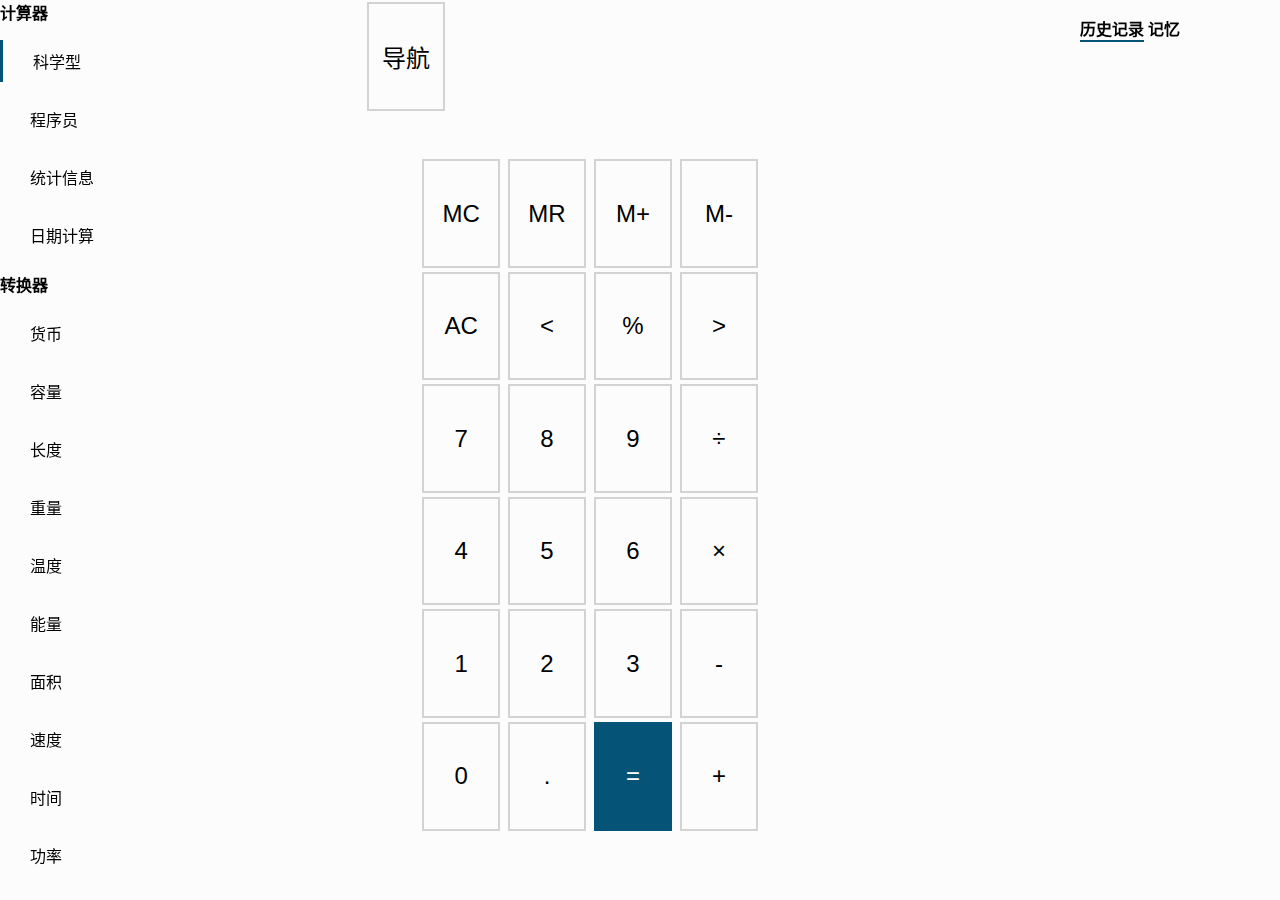
==== index.html @ 48dc6e7a "2m69k" ====
<!DOCTYPE html>
<html lang="zh-CN">

<head>
    <meta charset="utf-8" />
    <meta name="viewport" content="width=device-width, initial-scale=1" />
    <meta name="Description" content="Yblui-b" />
    <link rel="stylesheet" href="style.css" />
    <link rel="shortcut icon" href="favicon.png" />
    <link rel="apple-touch-icon" href="favicon.png" />
    <link rel="manifest" href="manifest.json" />
    <title>Yblui-b - YBLUI.github.io</title>
    <meta name="theme-color" content="#fcfcfc" />
</head>

<body onkeyup="ike(event);">
    <button>导航</button>
    <div id="mde">
        <strong>计算器</strong>
        <p class="b sld" id="sci" onclick="chsld(this);">科学型</p>
        <p class="b" id="pro" onclick="chsld(this);">程序员</p>
        <p class="b" id="tjx" onclick="chsld(this);">统计信息</p>
        <p class="b" onclick="chsld(this);" id="rq">日期计算</p>
        <strong>转换器</strong>
        <p onclick="chsld(this);" class="b">货币</p>
        <p onclick="chsld(this);" class="b dwa">容量</p>
        <p onclick="chsld(this);" class="b len">长度</p>
        <p onclick="chsld(this);" class="b wei">重量</p>
        <p onclick="chsld(this);" class="b tem">温度</p>
        <p onclick="chsld(this);" class="b">能量</p>
        <p onclick="chsld(this);" class="b">面积</p>
        <p onclick="chsld(this);" class="b">速度</p>
        <p onclick="chsld(this);" class="b">时间</p>
        <p onclick="chsld(this);" class="b">功率</p>
        <p onclick="chsld(this);" class="b">数据</p>
        <p onclick="chsld(this);" class="b">压力</p>
        <p onclick="chsld(this);" class="b">角度</p>
        <p onclick="document.getElementById('about').style.display = 'block';" class="b">关于</p>
    </div>
    <label>
        <input type="text" name="t" id="t" disabled="disabled" />
        <span id="mxs"></span>
        <br />
        <p id="prv"></p>
    </label>
    <p id="tjb"></p>
    <p id="tle">计数=0</p>
    <pre
        id="pre"><code><span id="bis"><span id="fb"><span id="bi1" onclick="cgebi('1');">0</span><span id="bi2" onclick="cgebi('2');">0</span><span id="bi3" onclick="cgebi('3');">0</span><span id="bi4" onclick="cgebi('4');">0</span> <span id="bi5" onclick="cgebi('5');">0</span><span id="bi6" onclick="cgebi('6');">0</span><span id="bi7" onclick="cgebi('7');">0</span><span id="bi8" onclick="cgebi('8');">0</span> <span id="bi9" onclick="cgebi('9');">0</span><span id="bi10" onclick="cgebi('10');">0</span><span id="bi11" onclick="cgebi('11');">0</span><span id="bi12" onclick="cgebi('12');">0</span> <span id="bi13" onclick="cgebi('13');">0</span><span id="bi14" onclick="cgebi('14');">0</span><span id="bi15" onclick="cgebi('15');">0</span><span id="bi16" onclick="cgebi('16');">0</span> </span><span id="fb2"><span id="bi17" onclick="cgebi('17');">0</span><span id="bi18" onclick="cgebi('18');">0</span><span id="bi19" onclick="cgebi('19');">0</span><span id="bi20" onclick="cgebi('20');">0</span> <span id="bi21" onclick="cgebi('21');">0</span><span id="bi22" onclick="cgebi('22');">0</span><span id="bi23" onclick="cgebi('23');">0</span><span id="bi24" onclick="cgebi('24');">0</span> </span><span id="bi25" onclick="cgebi('25');">0</span><span id="bi26" onclick="cgebi('26');">0</span><span id="bi27" onclick="cgebi('27');">0</span><span id="bi28" onclick="cgebi('28');">0</span> <span id="bi29" onclick="cgebi('29');">0</span><span id="bi30" onclick="cgebi('30');">0</span><span id="bi31" onclick="cgebi('31');">0</span><span id="bi32" onclick="cgebi('32');">0</span></span>
<span class="light">31                  15                0</span></code>
<input type="button" value="十进制" class="xjz ivt" onclick="ch('dec');" id="dec"><input type="button" value="十六进制" class="xjz" onclick="ch('hex');" id="hex"><input type="button" value="八进制" class="xjz" onclick="ch('oct');" id="oct"><input type="button" value="二进制" class="xjz" onclick="ch('bin');" id="bin">
<input type="button" value="双字" class="xjz ivt" onclick="ch('b1');" id="b1"><input type="button" value="字" class="xjz" onclick="ch('b2');" id="b2"><input type="button" value="字节" class="xjz" onclick="ch('b3');" id="b3"></pre>
    <br />
    <div class="hie">
        <select onchange="rqj(this.selectedIndex);">
            <option>日期之间的相隔时间</option>
            <option>添加或减去天数</option>
        </select>
        <br />
        开始日期<br />
        <input type="date" onchange="cck();" id="startDate" />
        <div class="jsa">
            结束日期<br />
            <input type="date" onchange="cck();" id="endDate" />
            <br />
            差值<br />
            <span id="czh"></span>
        </div>
        <div class="jsa">
            <form>
                <label><input type="radio" onclick="cck();" checked="checked" name="radi" id="ad">添加</label>
                <label><input type="radio" onclick="cck();" name="radi" id="mi">减去</label>
            </form>
            <table>
                <tr>
                    <th scope="cell">年</th>
                    <th scope="cell">月</th>
                    <th scope="cell">日</th>
                </tr>
                <tr>
                    <td><input type="text" onchange="cck();" value="0" id="year" /></td>
                    <td><input type="text" onchange="cck();" value="0" id="month" /></td>
                    <td><input type="text" onchange="cck();" value="0" id="day" /></td>
                </tr>
            </table>
            <br />
            日期<br />
            <span id="jsb"></span>
        </div>
    </div>
    <div class="hie">
        <span>0</span>
        <select id="select1">
            <option class="dwa">毫升</option>
            <option class="dwa">立方厘米</option>
            <option class="dwa">升</option>
            <option class="dwa">立方米</option>
            <option class="dwa">茶匙（美制）</option>
            <option class="dwa">汤匙（美制）</option>
            <option class="dwa">液盎司（美制）</option>
            <option class="dwa">杯（美制）</option>
            <option class="dwa">品脱（美制）</option>
            <option class="dwa">夸脱（美制）</option>
            <option class="dwa">加仑（美制）</option>
            <option class="dwa">立方英寸</option>
            <option class="dwa">立方英尺</option>
            <option class="dwa">立方码</option>
            <option class="dwa">茶匙（英制）</option>
            <option class="dwa">汤匙（英制）</option>
            <option class="dwa">液盎司（英制）</option>
            <option class="dwa">品脱（英制）</option>
            <option class="dwa">夸脱（英制）</option>
            <option class="dwa">加仑（英制）</option>
            <option class="len">纳米</option>
            <option class="len">微米</option>
            <option class="len">毫米</option>
            <option class="len">厘米</option>
            <option class="len">米</option>
            <option class="len">公里</option>
            <option class="len">英寸</option>
            <option class="len">英尺</option>
            <option class="len">码</option>
            <option class="len">英里</option>
            <option class="len">海里</option>
            <option class="wei">克拉</option>
            <option class="wei">毫克</option>
            <option class="wei">厘克</option>
            <option class="wei">十分之一克</option>
            <option class="wei">克</option>
            <option class="wei">十克</option>
            <option class="wei">百克</option>
            <option class="wei">千克</option>
            <option class="wei">公吨</option>
            <option class="wei">盎司</option>
            <option class="wei">磅</option>
            <option class="wei">英石</option>
            <option class="wei">短吨（美制）</option>
            <option class="wei">长吨（英制）</option>
            <option class="tem">摄氏度</option>
            <option class="tem">华氏度</option>
            <option class="tem">开尔文</option>
            <option>电子伏特</option>
            <option>焦耳</option>
            <option>千焦耳</option>
            <option>热卡路里</option>
            <option>食物卡路里</option>
            <option>英尺磅</option>
            <option>英国热量单位</option>
            <option>平方毫米</option>
            <option>平方厘米</option>
            <option>平方米</option>
            <option>公顷</option>
            <option>平方公里</option>
            <option>平方英寸</option>
            <option>平方英尺</option>
            <option>平方码</option>
            <option>英亩</option>
            <option>平方英里</option>
            <option>厘米/秒</option>
            <option>米/秒</option>
            <option>英尺/秒</option>
            <option>英里/小时</option>
            <option>节</option>
            <option>马赫</option>
            <option>微秒</option>
            <option>毫秒</option>
            <option>秒</option>
            <option>分钟</option>
            <option>小时</option>
            <option>天</option>
            <option>周</option>
            <option>年</option>
            <option>瓦特</option>
            <option>千瓦</option>
            <option>马力（美制）</option>
            <option>英尺磅/分钟</option>
            <option>BTU/分钟</option>
            <option>位</option>
            <option>B</option>
            <option>Kb</option>
            <option>Kib</option>
            <option>kB</option>
            <option>KiB</option>
            <option>Mb</option>
            <option>Mib</option>
            <option>MB</option>
            <option>MiB</option>
            <option>Gb</option>
            <option>Gib</option>
            <option>GB</option>
            <option>GiB</option>
            <option>Tb</option>
            <option>Tib</option>
            <option>TB</option>
            <option>TiB</option>
            <option>Pb</option>
            <option>Pib</option>
            <option>PB</option>
            <option>PiB</option>
            <option>Eb</option>
            <option>Eib</option>
            <option>EB</option>
            <option>EiB</option>
            <option>Zb</option>
            <option>Zib</option>
            <option>ZB</option>
            <option>ZiB</option>
            <option>Yb</option>
            <option>Yib</option>
            <option>YB</option>
            <option>YiB</option>
            <option>大气压</option>
            <option>巴</option>
            <option>千帕</option>
            <option>毫米汞柱</option>
            <option>帕</option>
            <option>磅每平方英寸</option>
            <option>度</option>
            <option>弧度</option>
            <option>百分度</option>
        </select>
        <span>0</span>
        <select id="select2">
            <!--此处复制select#select1标签的内容。-->
        </select>
    </div>
    <input type="button" value="MC" onclick="calCulate('MC');" />
    <input type="button" value="MR" onclick="calCulate('MR');" />
    <input type="button" value="M+" onclick="calCulate('M+');" />
    <input type="button" value="M-" onclick="calCulate('M-');" />
    <br />
    <input type="button" value="a" class="ppl" id="sa" onclick="calCulate(this.value);" />
    <input type="button" value="b" class="ppl" id="sb" onclick="calCulate(this.value);" />
    <input type="button" value="c" class="ppl" id="sc" onclick="calCulate(this.value);" />
    <input type="button" value="d" class="ppl" id="sd" onclick="calCulate(this.value);" />
    <input type="button" value="e" class="ppl" id="se" onclick="calCulate(this.value);" />
    <input type="button" value="f" class="ppl" id="sf" onclick="calCulate(this.value);" />
    <br class="ppl" />
    <input type="button" value="AC" onclick="calCulate('AC');" />
    <input type="button" value="<" onclick="calCulate('<');" />
    <input type="button" value="%" onclick="calCulate(this.value);" id="pec" />
    <input type="button" value=">" id="exp" onclick="calCulate('>');" />
    <input type="button" class="gj" value="√" onclick="calCulate(this.value);" />
    <input type="button" class="gj" value="log" onclick="calCulate(this.value);" />
    <input type="button" class="gj" value="ln" id="lnb" onclick="calCulate(this.value);" />
    <input type="button" class="gj" value="sin" id="sinb" onclick="calCulate(this.value);" />
    <input type="button" class="pr" value="RoL" onclick="calCulate(this.value);" />
    <input type="button" class="pr" value="RoR" onclick="calCulate(this.value);" />
    <input type="button" class="tj" value="F-E" onclick="calCulate(this.value);" />
    <input type="button" class="tj" value="Exp" onclick="calCulate(this.value);" />
    <br />
    <input type="button" value="7" id="s7" onclick="calCulate('7');" />
    <input type="button" value="8" id="s8" onclick="calCulate('8');" />
    <input type="button" value="9" id="s9" onclick="calCulate('9');" />
    <input type="button" value="÷" onclick="calCulate('÷');" id="cus" />
    <input type="button" class="gj" value="cos" id="cosb" onclick="calCulate(this.value);" />
    <input type="button" class="gj" value="tan" id="tanb" onclick="calCulate(this.value);" />
    <input type="button" class="gj" value="Mod" onclick="calCulate(this.value);" />
    <input type="button" class="gj" value="Inv" id="inb" onclick="calCulate(this.value);" />
    <input type="button" class="pr" value="Or" onclick="calCulate(this.value);" />
    <input type="button" class="pr" value="Xor" onclick="calCulate(this.value);" />
    <input type="button" class="tj" value="x" onclick="calCulate(this.value);" style="text-decoration: overline;" />
    <input type="button" class="tj" value="x^2" onclick="calCulate(this.value);" style="text-decoration: overline;" />
    <br />
    <input type="button" value="4" id="s4" onclick="calCulate('4');" />
    <input type="button" value="5" id="s5" onclick="calCulate('5');" />
    <input type="button" value="6" id="s6" onclick="calCulate('6');" />
    <input type="button" value="×" onclick="calCulate('×');" id="cng" />
    <input type="button" class="gj" value="sinh" id="sinhb" onclick="calCulate(this.value);" />
    <input type="button" class="gj" value="cosh" id="coshb" onclick="calCulate(this.value);" />
    <input type="button" class="gj" value="tanh" id="tanhb" onclick="calCulate(this.value);" />
    <input type="button" class="gj" value="Exp" onclick="calCulate(this.value);" />
    <input type="button" class="pr" value="Lsh" onclick="calCulate(this.value);" />
    <input type="button" class="pr" value="Rsh" onclick="calCulate(this.value);" />
    <input type="button" class="tj" value="∑x" onclick="calCulate(this.value);" />
    <button type="button" class="tj" onclick="calCulate(this.innerText);">∑x<sup>2</sup></button>
    <br />
    <input type="button" value="1" id="s1" onclick="calCulate('1');" />
    <input type="button" value="2" id="s2" onclick="calCulate('2');" />
    <input type="button" value="3" id="s3" onclick="calCulate('3');" />
    <input type="button" value="-" onclick="calCulate('-');" />
    <input type="button" class="gj" value="Int" id="intb" onclick="calCulate(this.value);" />
    <input type="button" class="gj" value="dms" id="dmsb" onclick="calCulate(this.value);" />
    <input type="button" class="gj" value="pi" id="pib" onclick="calCulate(this.value);" />
    <input type="button" class="gj" value="F-E" onclick="calCulate(this.value);" />
    <input type="button" class="pr" value="Not" onclick="calCulate(this.value);" />
    <input type="button" class="pr" value="And" onclick="calCulate(this.value);" />
    <button type="button" class="tj" onclick="calCulate(this.innerText);">σ<sub>n</sub></button>
    <input type="button" class="tj" value="σn-1" onclick="calCulate(this.value);" />
    <br />
    <input type="button" value="0" id="s0" onclick="calCulate('0');" />
    <input type="button" id="dot" value="." onclick="calCulate(this.value);" />
    <input type="button" id="equ" value="=" onclick="calCulate(this.value);" />
    <input type="button" value="+" onclick="calCulate('+');" />
    <input type="button" class="gj" value="(" onclick="calCulate(this.value);" />
    <input type="button" class="gj" value=")" onclick="calCulate(this.value);" />
    <input type="button" class="gj" value="!" onclick="calCulate(this.value);" />
    <input type="button" class="gj" value="^" onclick="calCulate(this.value);" />
    <input type="button" class="pr" value="(" onclick="calCulate(this.value);" />
    <input type="button" class="pr" value=")" onclick="calCulate(this.value);" />
    <div id="fri">
        <p id="hip" onclick="set(this);" class="set"><strong>历史记录</strong></p>
        <p id="jbt" onclick="set(this);"><strong>记忆</strong></p>
        <p id="hsp"></p>
        <p id="jyi"></p>
    </div>
    <div id="about">
        <span onclick="this.parentNode.style.display = 'none';">关闭</span>
        <h2>关于</h2>
        计算器 v3.2.9<br />
        Copyright 2021 YBLUI.github.io.<br />
        若要了解如何参与 Yblui-b，请在 <a href="https://github.com/yblui/yblui-b">GitHub</a> 上查看该项目。
    </div>
    <script src="script.js"></script>
</body>
</html>
---- style.css ----
#t {
    margin: 10px 0;
    font-size: 30pt;
    width: 360px;
    outline: none;
    border: none;
    text-align: right;
    background-color: transparent;
    -webkit-user-select: text;
    -ms-user-select: text;
    user-select: text;
    color: black;
}

input[type="button"], button {
    width: calc((100% / 8) - 20px);
    height: calc((100% / 7) - 20px);
    background-color: transparent;
    border: solid 2px lightgray;
    outline: none;
    font-size: 18pt;
    margin: 2px;
    border-radius: 0;
}

#equ, .equ, .ivt {
    background-color: #065378 !important;
    border: none !important;
    color: white !important;
}

input[type="button"]:hover, button:hover {
    background-color: #ccc;
    cursor: pointer;
    border-color: gray;
}

input[type="button"]:active, button:active {
    border-color: black;
    background-color: gray;
}

#t::selection {
    background-color: #065378;
    color: white;
}

.gj, .pr, .tj, .hie, pre, #tjb, #tle, #jyi, .jsa:nth-of-type(2) {
    display: none;
}

body {
    background-color: #fcfcfc;
    text-align: center;
    padding-left: 200px;
    padding-right: 300px;
    width: calc(100% - 500px);
    margin: 0;
}

html, body {
    height: 100%;
}

#mxs {
    font-size: 18pt;
    color: gray;
}

* {
    -webkit-user-select: none;
    -ms-user-select: none;
    user-select: none;
    transition: 0.3s;
    font-family: "Microsoft Yahei UI", "Segoe UI", sans-serif;
}

hr {
    border: solid gray;
    border-width: 1px 0 0 0;
    margin: 0;
}

#hsp p {
    font-size: 18pt;
    margin: 9px;
}

#prv, #tle {
    text-align: right;
    opacity: 0.5;
    font-size: 20pt;
}

.sld {
    border-left: solid 3px #065378;
}

.b {
    padding: 9px 30px;
    width: 200px;
}

#mde {
    position: fixed;
    top: 0;
    left: 0;
    width: 200px;
    text-align: left;
    overflow-y: auto;
    height: 100%;
    overflow-x: hidden;
    z-index: 100;
}

pre code span {
    font-family: Consolas, monospace;
    margin: 0;
}

.light {
    color: gray;
}

.xjz {
    border: none !important;
    height: auto !important;
    width: auto !important;
}

.ppl {
    display: none;
}

#tjb, #hsp {
    max-height: 400px;
    overflow-y: auto;
}

b {
    margin: 9px;
}

#mde p:hover {
    background: #ccc;
}

#fri {
    position: fixed;
    top: 0;
    right: 0;
    width: 300px;
}

#hip, #jbt {
    display: inline-block;
}

#hip:hover, #hsp p:hover, #jbt:hover {
    cursor: pointer;
    background-color: #ccc;
}

.set {
    border-bottom: solid 2px #065378;
}

.hie input[type="date"], .hie select {
    padding: 3px;
    outline: 0;
    border: none;
    background-color: transparent;
    font-weight: bold;
}

.hie input[type="date"]:hover, .hie select:hover {
    opacity: 0.7;
}

.hie input[type="text"] {
    padding: 3px;
    outline: 0;
}

.hie input[type="text"]:focus {
    border-color: #065378;
}

#fri button {
    width: 30%;
}

#about {
    position: fixed;
    bottom: 0;
    left: 0;
    display: none;
    background-color: #eee;
    z-index: 100;
    text-align: left;
    padding: 9px;
}

#about span {
    float: right;
}

h2 {
    font-weight: normal;
}
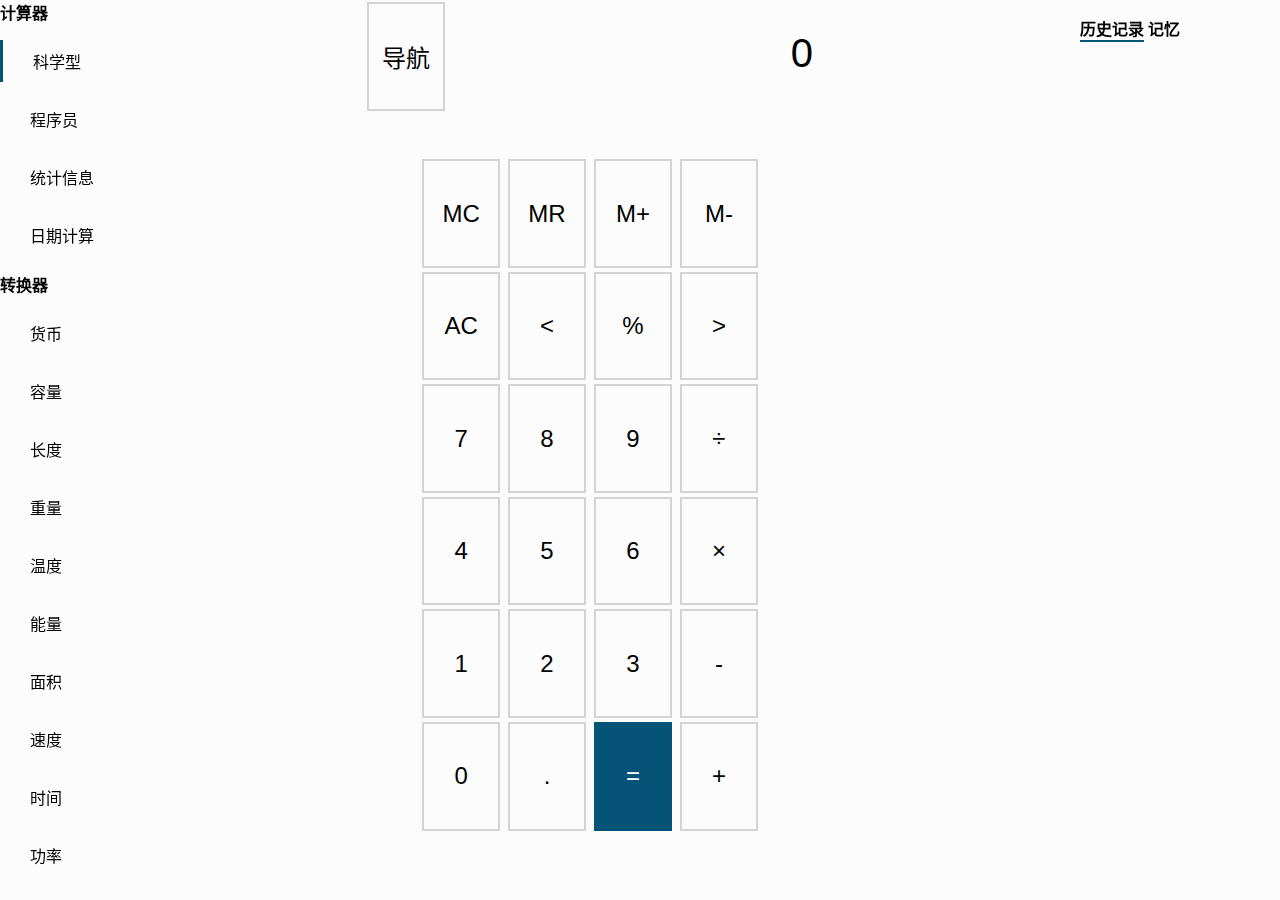
==== commit 26f166b0: "2m72k" ====
--- a/index.html
+++ b/index.html
@@ -27,18 +27,18 @@
         <p onclick="chsld(this);" class="b len">长度</p>
         <p onclick="chsld(this);" class="b wei">重量</p>
         <p onclick="chsld(this);" class="b tem">温度</p>
-        <p onclick="chsld(this);" class="b">能量</p>
-        <p onclick="chsld(this);" class="b">面积</p>
-        <p onclick="chsld(this);" class="b">速度</p>
-        <p onclick="chsld(this);" class="b">时间</p>
-        <p onclick="chsld(this);" class="b">功率</p>
-        <p onclick="chsld(this);" class="b">数据</p>
-        <p onclick="chsld(this);" class="b">压力</p>
-        <p onclick="chsld(this);" class="b">角度</p>
+        <p onclick="chsld(this);" class="b ene">能量</p>
+        <p onclick="chsld(this);" class="b sqr">面积</p>
+        <p onclick="chsld(this);" class="b spe">速度</p>
+        <p onclick="chsld(this);" class="b tim">时间</p>
+        <p onclick="chsld(this);" class="b lyu">功率</p>
+        <p onclick="chsld(this);" class="b bit">数据</p>
+        <p onclick="chsld(this);" class="b yal">压力</p>
+        <p onclick="chsld(this);" class="b dee">角度</p>
         <p onclick="document.getElementById('about').style.display = 'block';" class="b">关于</p>
     </div>
     <label>
-        <input type="text" name="t" id="t" disabled="disabled" />
+        <input type="text" name="t" id="t" disabled="disabled" value="0"/>
         <span id="mxs"></span>
         <br />
         <p id="prv"></p>
@@ -67,11 +67,11 @@
             <span id="czh"></span>
         </div>
         <div class="jsa">
-            <form>
+            <form id="frm">
                 <label><input type="radio" onclick="cck();" checked="checked" name="radi" id="ad">添加</label>
                 <label><input type="radio" onclick="cck();" name="radi" id="mi">减去</label>
             </form>
-            <table>
+            <table aria-describedby="frm">
                 <tr>
                     <th scope="cell">年</th>
                     <th scope="cell">月</th>
@@ -89,7 +89,8 @@
         </div>
     </div>
     <div class="hie">
-        <span>0</span>
+        <span class="foc" onclick="fo(this);">0</span>
+        <br />
         <select id="select1">
             <option class="dwa">毫升</option>
             <option class="dwa">立方厘米</option>
@@ -139,89 +140,91 @@
             <option class="tem">摄氏度</option>
             <option class="tem">华氏度</option>
             <option class="tem">开尔文</option>
-            <option>电子伏特</option>
-            <option>焦耳</option>
-            <option>千焦耳</option>
-            <option>热卡路里</option>
-            <option>食物卡路里</option>
-            <option>英尺磅</option>
-            <option>英国热量单位</option>
-            <option>平方毫米</option>
-            <option>平方厘米</option>
-            <option>平方米</option>
-            <option>公顷</option>
-            <option>平方公里</option>
-            <option>平方英寸</option>
-            <option>平方英尺</option>
-            <option>平方码</option>
-            <option>英亩</option>
-            <option>平方英里</option>
-            <option>厘米/秒</option>
-            <option>米/秒</option>
-            <option>英尺/秒</option>
-            <option>英里/小时</option>
-            <option>节</option>
-            <option>马赫</option>
-            <option>微秒</option>
-            <option>毫秒</option>
-            <option>秒</option>
-            <option>分钟</option>
-            <option>小时</option>
-            <option>天</option>
-            <option>周</option>
-            <option>年</option>
-            <option>瓦特</option>
-            <option>千瓦</option>
-            <option>马力（美制）</option>
-            <option>英尺磅/分钟</option>
-            <option>BTU/分钟</option>
-            <option>位</option>
-            <option>B</option>
-            <option>Kb</option>
-            <option>Kib</option>
-            <option>kB</option>
-            <option>KiB</option>
-            <option>Mb</option>
-            <option>Mib</option>
-            <option>MB</option>
-            <option>MiB</option>
-            <option>Gb</option>
-            <option>Gib</option>
-            <option>GB</option>
-            <option>GiB</option>
-            <option>Tb</option>
-            <option>Tib</option>
-            <option>TB</option>
-            <option>TiB</option>
-            <option>Pb</option>
-            <option>Pib</option>
-            <option>PB</option>
-            <option>PiB</option>
-            <option>Eb</option>
-            <option>Eib</option>
-            <option>EB</option>
-            <option>EiB</option>
-            <option>Zb</option>
-            <option>Zib</option>
-            <option>ZB</option>
-            <option>ZiB</option>
-            <option>Yb</option>
-            <option>Yib</option>
-            <option>YB</option>
-            <option>YiB</option>
-            <option>大气压</option>
-            <option>巴</option>
-            <option>千帕</option>
-            <option>毫米汞柱</option>
-            <option>帕</option>
-            <option>磅每平方英寸</option>
-            <option>度</option>
-            <option>弧度</option>
-            <option>百分度</option>
+            <option class="ene">电子伏特</option>
+            <option class="ene">焦耳</option>
+            <option class="ene">千焦耳</option>
+            <option class="ene">热卡路里</option>
+            <option class="ene">食物卡路里</option>
+            <option class="ene">英尺磅</option>
+            <option class="ene">英国热量单位</option>
+            <option class="sqr">平方毫米</option>
+            <option class="sqr">平方厘米</option>
+            <option class="sqr">平方米</option>
+            <option class="sqr">公顷</option>
+            <option class="sqr">平方公里</option>
+            <option class="sqr">平方英寸</option>
+            <option class="sqr">平方英尺</option>
+            <option class="sqr">平方码</option>
+            <option class="sqr">英亩</option>
+            <option class="sqr">平方英里</option>
+            <option class="spe">厘米/秒</option>
+            <option class="spe">米/秒</option>
+            <option class="spe">英尺/秒</option>
+            <option class="spe">英里/小时</option>
+            <option class="spe">节</option>
+            <option class="spe">马赫</option>
+            <option class="tim">微秒</option>
+            <option class="tim">毫秒</option>
+            <option class="tim">秒</option>
+            <option class="tim">分钟</option>
+            <option class="tim">小时</option>
+            <option class="tim">天</option>
+            <option class="tim">周</option>
+            <option class="tim">年</option>
+            <option class="lyu">瓦特</option>
+            <option class="lyu">千瓦</option>
+            <option class="lyu">马力（美制）</option>
+            <option class="lyu">英尺磅/分钟</option>
+            <option class="lyu">BTU/分钟</option>
+            <option class="bit">位</option>
+            <option class="bit">B</option>
+            <option class="bit">Kb</option>
+            <option class="bit">Kib</option>
+            <option class="bit">kB</option>
+            <option class="bit">KiB</option>
+            <option class="bit">Mb</option>
+            <option class="bit">Mib</option>
+            <option class="bit">MB</option>
+            <option class="bit">MiB</option>
+            <option class="bit">Gb</option>
+            <option class="bit">Gib</option>
+            <option class="bit">GB</option>
+            <option class="bit">GiB</option>
+            <option class="bit">Tb</option>
+            <option class="bit">Tib</option>
+            <option class="bit">TB</option>
+            <option class="bit">TiB</option>
+            <option class="bit">Pb</option>
+            <option class="bit">Pib</option>
+            <option class="bit">PB</option>
+            <option class="bit">PiB</option>
+            <option class="bit">Eb</option>
+            <option class="bit">Eib</option>
+            <option class="bit">EB</option>
+            <option class="bit">EiB</option>
+            <option class="bit">Zb</option>
+            <option class="bit">Zib</option>
+            <option class="bit">ZB</option>
+            <option class="bit">ZiB</option>
+            <option class="bit">Yb</option>
+            <option class="bit">Yib</option>
+            <option class="bit">YB</option>
+            <option class="bit">YiB</option>
+            <option class="yal">大气压</option>
+            <option class="yal">巴</option>
+            <option class="yal">千帕</option>
+            <option class="yal">毫米汞柱</option>
+            <option class="yal">帕</option>
+            <option class="yal">磅每平方英寸</option>
+            <option class="dee">度</option>
+            <option class="dee">弧度</option>
+            <option class="dee">百分度</option>
         </select>
-        <span>0</span>
+        <br />
+        <span onclick="fo(this);">0</span>
+        <br />
         <select id="select2">
-            <!--此处复制select#select1标签的内容。-->
+            <!--复制select#select1内容-->
         </select>
     </div>
     <input type="button" value="MC" onclick="calCulate('MC');" />
--- a/style.css
+++ b/style.css
@@ -1,4 +1,4 @@
-#t {
+#t, .hie span {
     margin: 10px 0;
     font-size: 30pt;
     width: 360px;
@@ -207,4 +207,8 @@
 
 h2 {
     font-weight: normal;
+}
+
+.foc{
+    font-weight: bold;
 }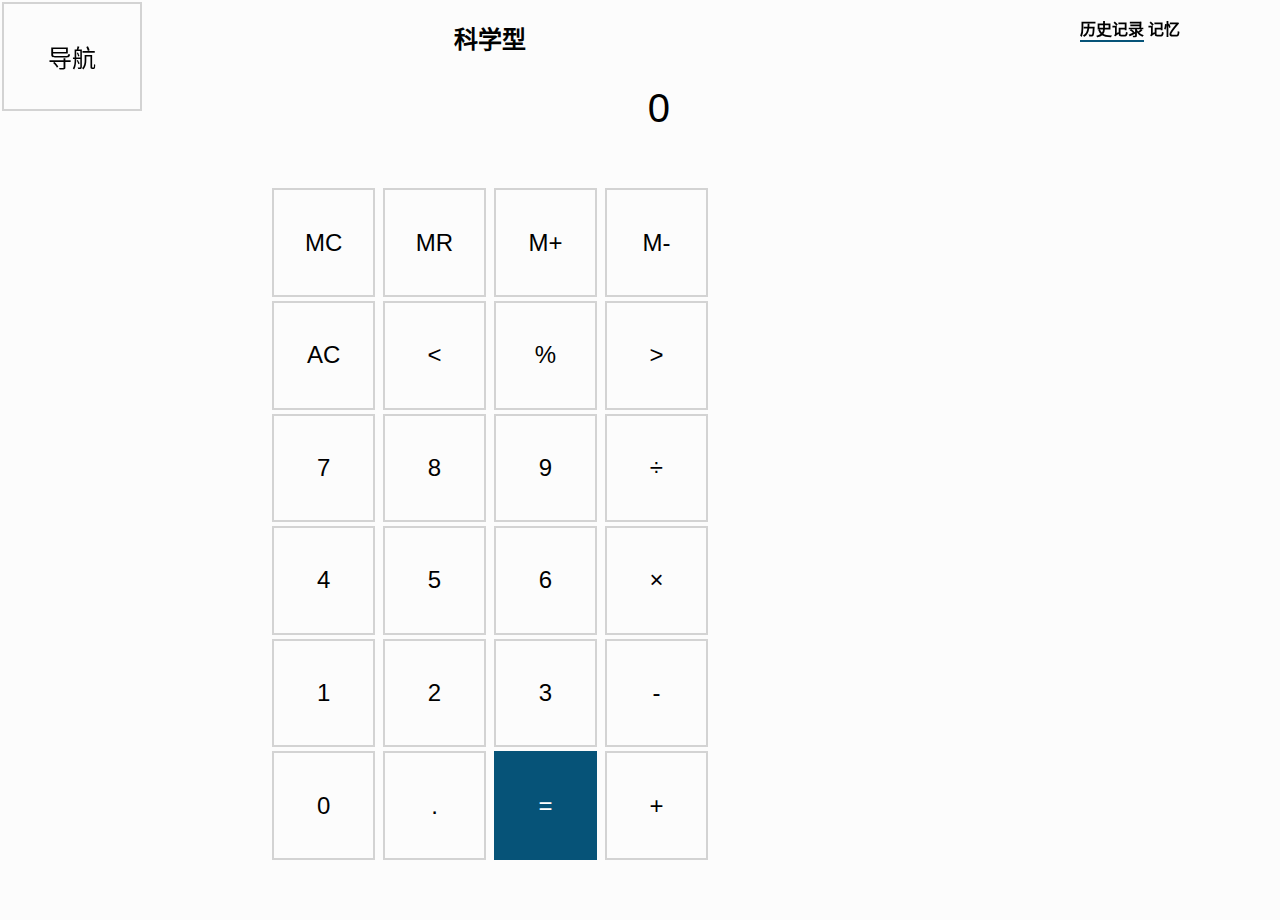
==== commit e7ad6d21: "3m72k" ====
--- a/index.html
+++ b/index.html
@@ -14,7 +14,8 @@
 </head>
 
 <body onkeyup="ike(event);">
-    <button>导航</button>
+    <button id="dha" onclick="$('#mde').style.left='0';">导航</button>
+    <h2><strong>科学型</strong></h2>
     <div id="mde">
         <strong>计算器</strong>
         <p class="b sld" id="sci" onclick="chsld(this);">科学型</p>
@@ -35,7 +36,7 @@
         <p onclick="chsld(this);" class="b bit">数据</p>
         <p onclick="chsld(this);" class="b yal">压力</p>
         <p onclick="chsld(this);" class="b dee">角度</p>
-        <p onclick="document.getElementById('about').style.display = 'block';" class="b">关于</p>
+        <p onclick="$('#about').style.display = 'block';" class="b">关于</p>
     </div>
     <label>
         <input type="text" name="t" id="t" disabled="disabled" value="0"/>
@@ -310,7 +311,7 @@
     <div id="about">
         <span onclick="this.parentNode.style.display = 'none';">关闭</span>
         <h2>关于</h2>
-        计算器 v3.2.9<br />
+        计算器 v3.4.0<br />
         Copyright 2021 YBLUI.github.io.<br />
         若要了解如何参与 Yblui-b，请在 <a href="https://github.com/yblui/yblui-b">GitHub</a> 上查看该项目。
     </div>
--- a/style.css
+++ b/style.css
@@ -52,9 +52,8 @@
 body {
     background-color: #fcfcfc;
     text-align: center;
-    padding-left: 200px;
     padding-right: 300px;
-    width: calc(100% - 500px);
+    width: calc(100% - 300px);
     margin: 0;
 }
 
@@ -104,13 +103,14 @@
 #mde {
     position: fixed;
     top: 0;
-    left: 0;
     width: 200px;
     text-align: left;
     overflow-y: auto;
     height: 100%;
     overflow-x: hidden;
     z-index: 100;
+    left: -200px;
+    background-color: white;
 }
 
 pre code span {
@@ -209,6 +209,12 @@
     font-weight: normal;
 }
 
-.foc{
+.foc {
     font-weight: bold;
+}
+
+#dha {
+    position: fixed;
+    top: 0;
+    left: 0;
 }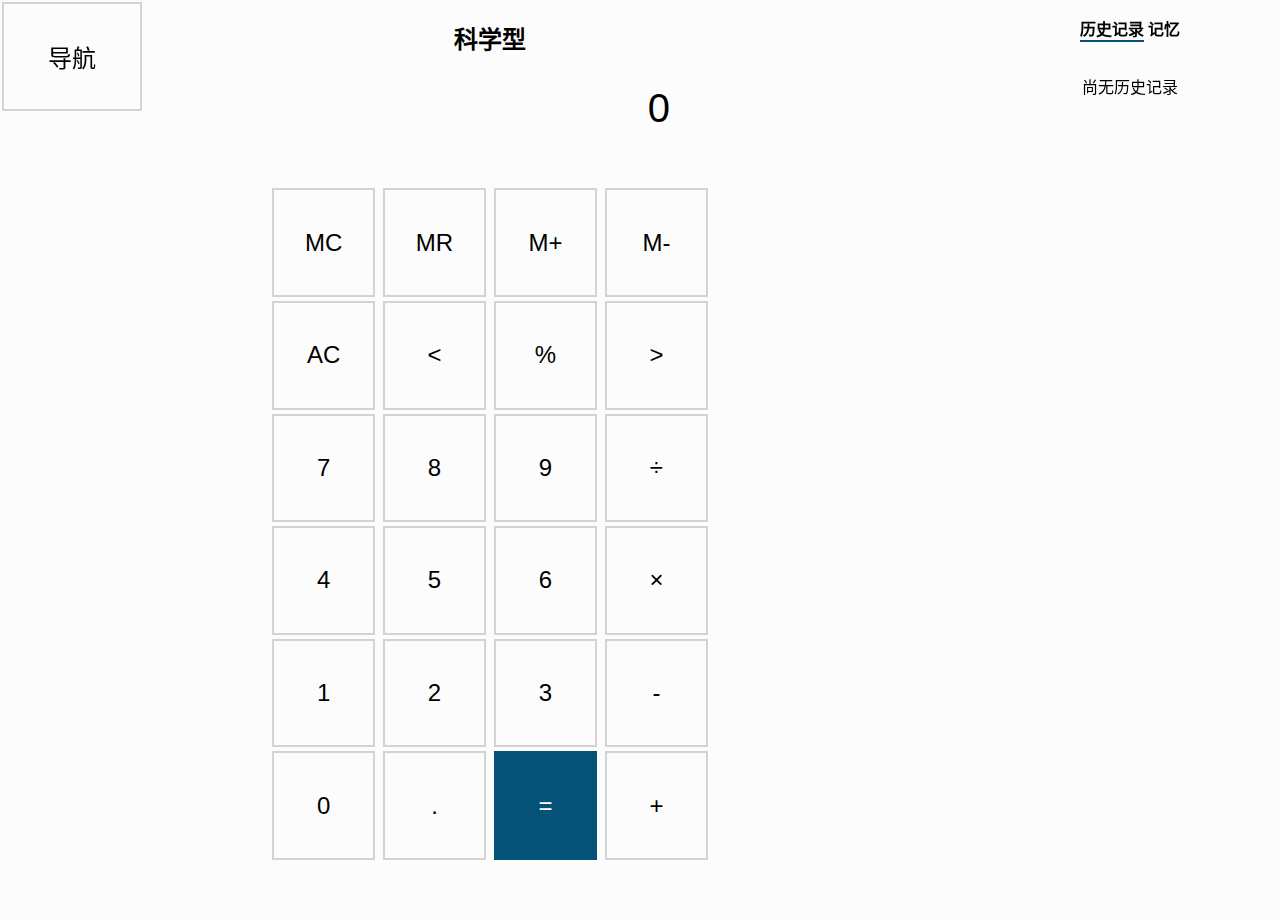
==== commit 1b9e3132: "3m72k3" ====
--- a/index.html
+++ b/index.html
@@ -14,7 +14,7 @@
 </head>
 
 <body onkeyup="ike(event);">
-    <button id="dha" onclick="$('#mde').style.left='0';">导航</button>
+    <button id="dha" onclick="$('#mde').style.left = '0';">导航</button>
     <h2><strong>科学型</strong></h2>
     <div id="mde">
         <strong>计算器</strong>
@@ -305,8 +305,8 @@
     <div id="fri">
         <p id="hip" onclick="set(this);" class="set"><strong>历史记录</strong></p>
         <p id="jbt" onclick="set(this);"><strong>记忆</strong></p>
-        <p id="hsp"></p>
-        <p id="jyi"></p>
+        <p id="hsp">尚无历史记录</p>
+        <p id="jyi">存储器中未保存数据</p>
     </div>
     <div id="about">
         <span onclick="this.parentNode.style.display = 'none';">关闭</span>
--- a/style.css
+++ b/style.css
@@ -6,8 +6,6 @@
     border: none;
     text-align: right;
     background-color: transparent;
-    -webkit-user-select: text;
-    -ms-user-select: text;
     user-select: text;
     color: black;
 }
@@ -67,8 +65,6 @@
 }
 
 * {
-    -webkit-user-select: none;
-    -ms-user-select: none;
     user-select: none;
     transition: 0.3s;
     font-family: "Microsoft Yahei UI", "Segoe UI", sans-serif;
